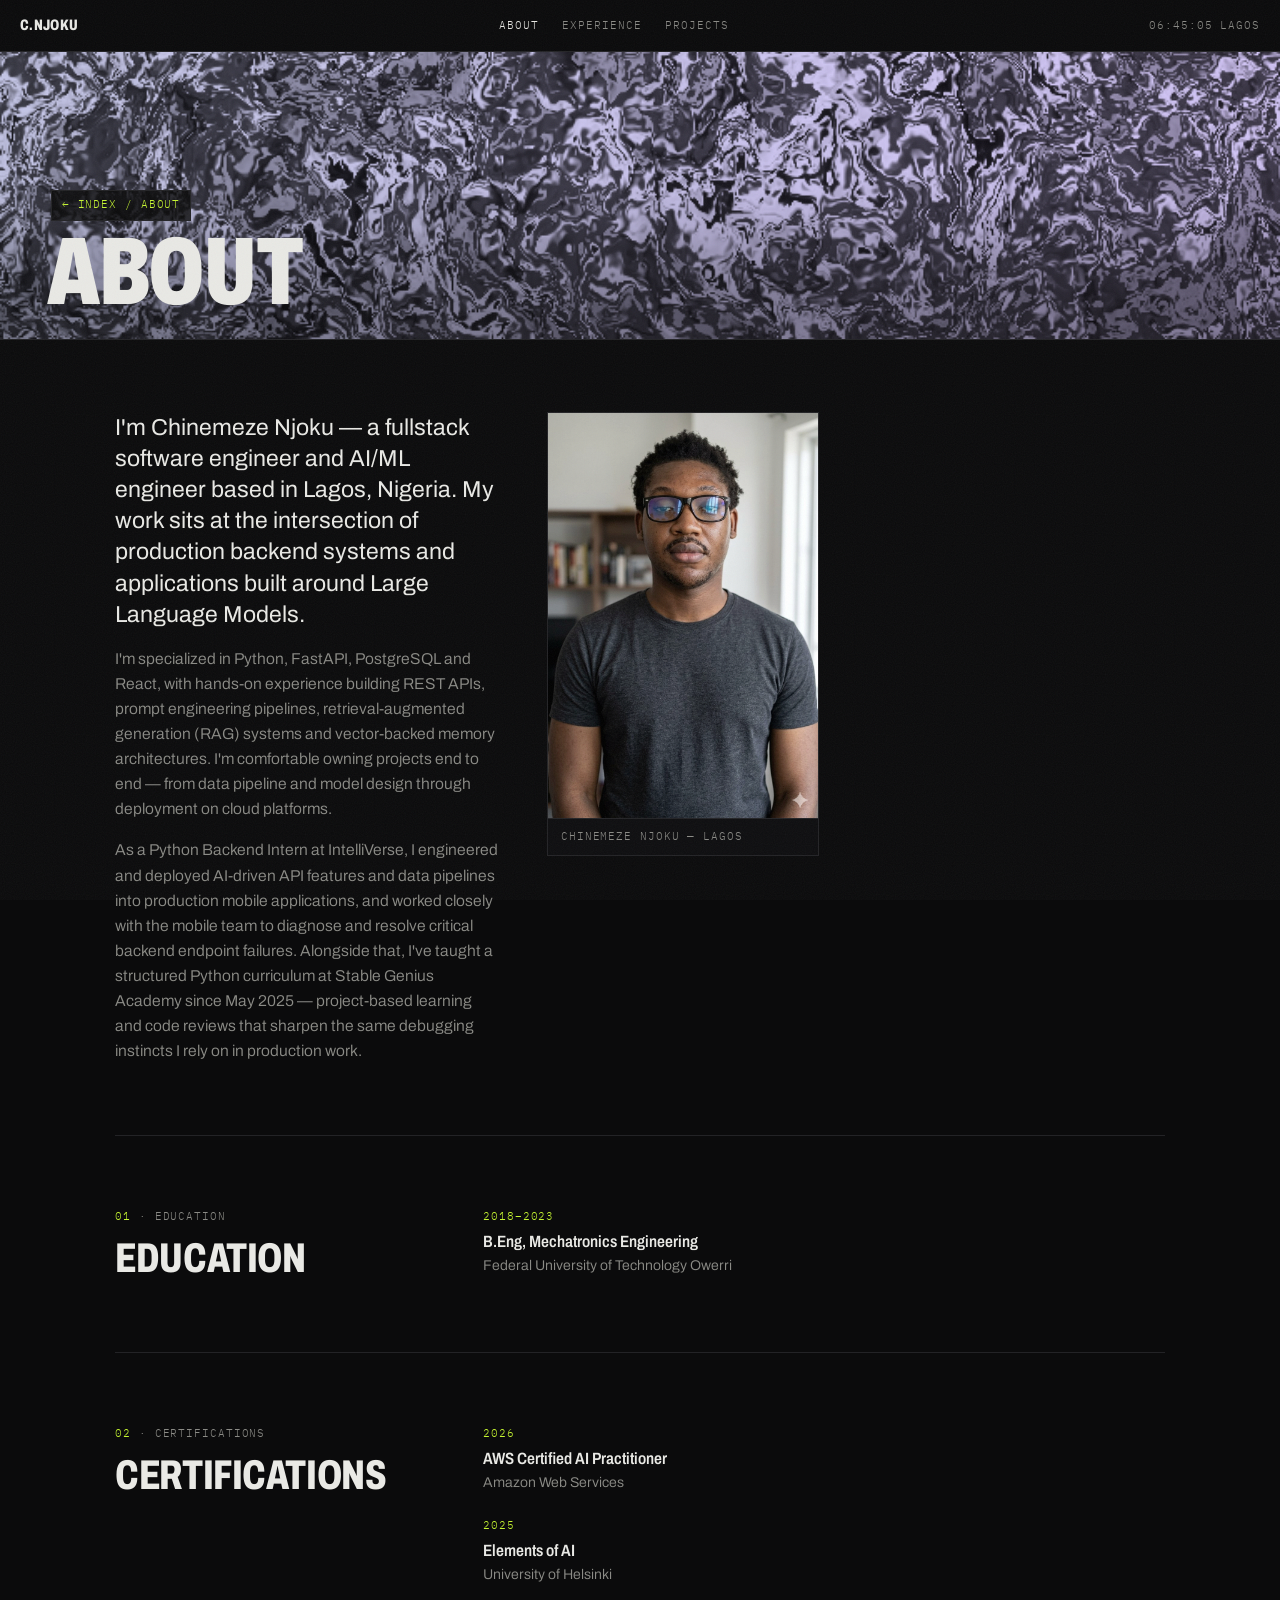
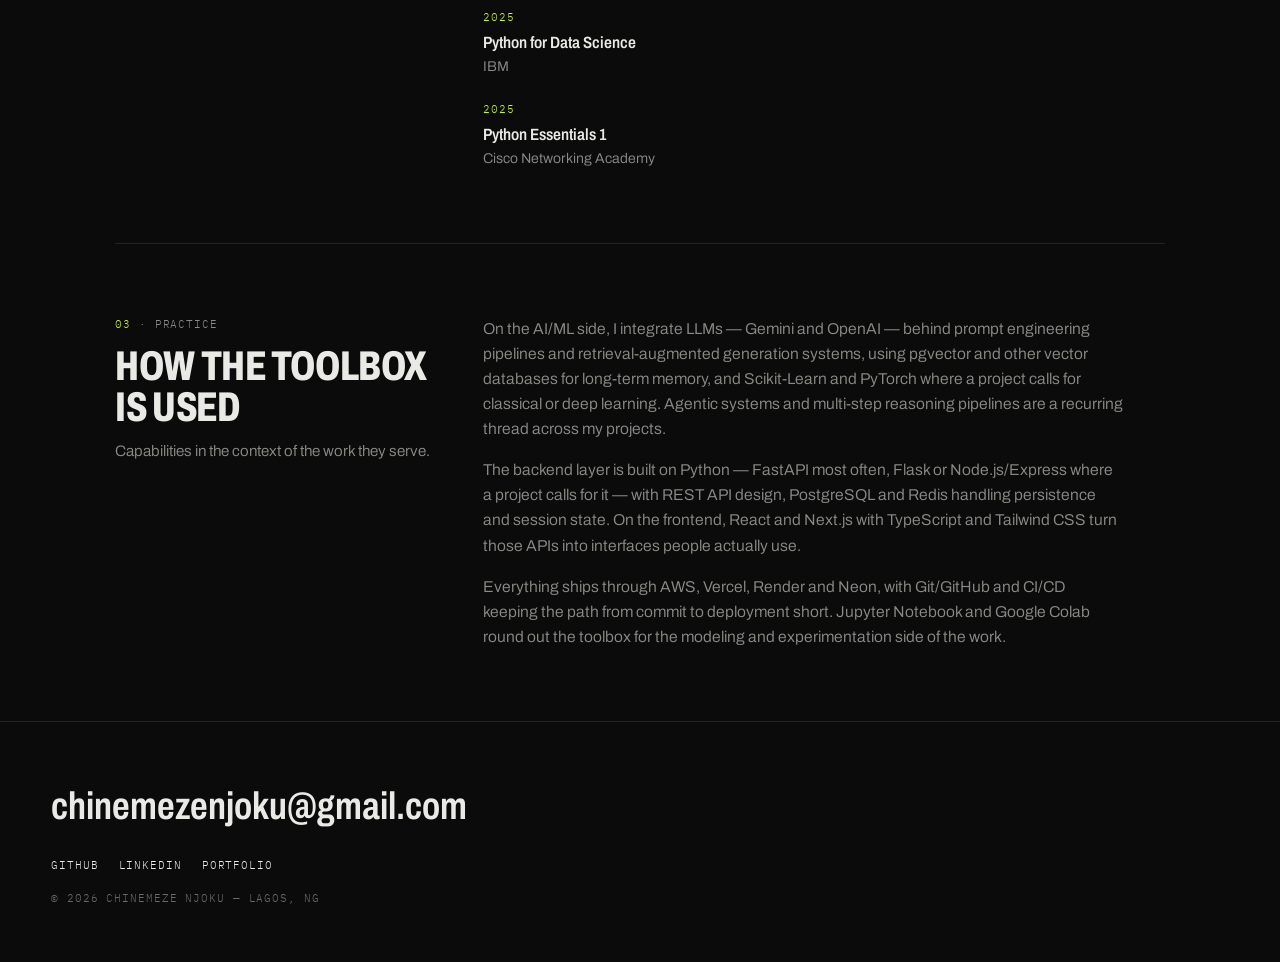
==== about.html @ 5d35c4fa "Redesign site in Bunie Njoku's editorial style: multi-page layout with WebGL shader hero, numbered i" ====
<!doctype html>
<html lang="en">
<head>
  <meta charset="utf-8">
  <meta name="viewport" content="width=device-width, initial-scale=1">
  <title>About — Chinemeze Njoku</title>
  <meta name="description" content="About Chinemeze Njoku — fullstack software engineer and AI/ML engineer. Background, education and toolbox.">
  <meta property="og:title" content="About — Chinemeze Njoku">
  <meta property="og:description" content="Fullstack software engineer and AI/ML engineer — background, education and toolbox.">
  <meta property="og:type" content="website">
  <meta property="og:image" content="https://chineey.github.io/assets/img/portrait.jpg">
  <meta property="og:url" content="https://chineey.github.io/about.html">
  <meta name="twitter:card" content="summary_large_image">
  <link rel="canonical" href="https://chineey.github.io/about.html">
  <link rel="icon" type="image/svg+xml" href="assets/favicon.svg">
  <link rel="preconnect" href="https://fonts.googleapis.com">
  <link rel="preconnect" href="https://fonts.gstatic.com" crossorigin>
  <link href="https://fonts.googleapis.com/css2?family=Archivo:wdth,wght@62..125,300..900&family=IBM+Plex+Mono:wght@400;500&display=swap" rel="stylesheet">
  <link rel="stylesheet" href="css/style.css">
</head>
<body>

  <header class="site-head">
    <a class="wordmark" href="index.html#top">C.NJOKU</a>
    <nav class="site-nav mono" aria-label="Main">
      <a href="about.html" aria-current="page">About</a>
      <a href="index.html#experience">Experience</a>
      <a href="index.html#projects">Projects</a>
    </nav>
    <span class="head-meta mono"><span id="clock">--:--:--</span> LAGOS</span>
  </header>

  <div class="banner">
    <canvas class="fluid" data-vignette="0.45" aria-hidden="true"></canvas>
    <div class="banner-inner">
      <p class="mono banner-crumb"><a class="crumb-link" href="index.html#about">← Index</a> / About</p>
      <h1 class="banner-title">About</h1>
    </div>
  </div>

  <main class="page">

    <section class="case reveal">
      <div class="about-intro case-body-solo">
        <div>
          <p class="lede">
            I'm Chinemeze Njoku — a fullstack software engineer and AI/ML
            engineer based in Lagos, Nigeria. My work sits at the
            intersection of production backend systems and applications
            built around Large Language Models.
          </p>
          <p>
            I'm specialized in Python, FastAPI, PostgreSQL and React, with
            hands-on experience building REST APIs, prompt engineering
            pipelines, retrieval-augmented generation (RAG) systems and
            vector-backed memory architectures. I'm comfortable owning
            projects end to end — from data pipeline and model design
            through deployment on cloud platforms.
          </p>
          <p>
            As a Python Backend Intern at IntelliVerse, I engineered and
            deployed AI-driven API features and data pipelines into
            production mobile applications, and worked closely with the
            mobile team to diagnose and resolve critical backend endpoint
            failures. Alongside that, I've taught a structured Python
            curriculum at Stable Genius Academy since May 2025 — project-based
            learning and code reviews that sharpen the same debugging
            instincts I rely on in production work.
          </p>
        </div>
        <figure class="figure portrait">
          <img src="assets/img/portrait.jpg" alt="Portrait of Chinemeze Njoku">
          <figcaption class="mono">Chinemeze Njoku — Lagos</figcaption>
        </figure>
      </div>
    </section>

    <section class="case reveal">
      <header class="case-head">
        <p class="case-meta mono"><span class="mono-accent">01</span> · Education</p>
        <h2>Education</h2>
      </header>
      <div class="case-body">
        <div class="entry">
          <span class="entry-when mono">2018–2023</span>
          <h3>B.Eng, Mechatronics Engineering</h3>
          <p>Federal University of Technology Owerri</p>
        </div>
      </div>
    </section>

    <section class="case reveal">
      <header class="case-head">
        <p class="case-meta mono"><span class="mono-accent">02</span> · Certifications</p>
        <h2>Certifications</h2>
      </header>
      <div class="case-body">
        <div class="entry">
          <span class="entry-when mono">2026</span>
          <h3>AWS Certified AI Practitioner</h3>
          <p>Amazon Web Services</p>
        </div>
        <div class="entry">
          <span class="entry-when mono">2025</span>
          <h3>Elements of AI</h3>
          <p>University of Helsinki</p>
        </div>
        <div class="entry">
          <span class="entry-when mono">2025</span>
          <h3>Python for Data Science</h3>
          <p>IBM</p>
        </div>
        <div class="entry">
          <span class="entry-when mono">2025</span>
          <h3>Python Essentials 1</h3>
          <p>Cisco Networking Academy</p>
        </div>
      </div>
    </section>

    <section class="case reveal">
      <header class="case-head">
        <p class="case-meta mono"><span class="mono-accent">03</span> · Practice</p>
        <h2>How the toolbox is used</h2>
        <p class="case-sub">Capabilities in the context of the work they serve.</p>
      </header>
      <div class="case-body">
        <p>
          On the AI/ML side, I integrate LLMs — Gemini and OpenAI — behind
          prompt engineering pipelines and retrieval-augmented generation
          systems, using pgvector and other vector databases for long-term
          memory, and Scikit-Learn and PyTorch where a project calls for
          classical or deep learning. Agentic systems and multi-step
          reasoning pipelines are a recurring thread across my projects.
        </p>
        <p>
          The backend layer is built on Python — FastAPI most often, Flask
          or Node.js/Express where a project calls for it — with REST API
          design, PostgreSQL and Redis handling persistence and session
          state. On the frontend, React and Next.js with TypeScript and
          Tailwind CSS turn those APIs into interfaces people actually use.
        </p>
        <p>
          Everything ships through AWS, Vercel, Render and Neon, with
          Git/GitHub and CI/CD keeping the path from commit to deployment
          short. Jupyter Notebook and Google Colab round out the toolbox for
          the modeling and experimentation side of the work.
        </p>
      </div>
    </section>

  </main>

  <footer class="site-foot">
    <div class="foot-contact">
      <a class="foot-mail" href="mailto:chinemezenjoku@gmail.com">chinemezenjoku@gmail.com</a>
      <ul class="id-links mono">
        <li><a href="https://github.com/chineey" target="_blank" rel="noopener">GitHub</a></li>
        <li><a href="https://linkedin.com/in/chinemeze-njoku" target="_blank" rel="noopener">LinkedIn</a></li>
        <li><a href="https://portfolio-umber-three-92.vercel.app" target="_blank" rel="noopener">Portfolio</a></li>
      </ul>
      <p class="id-meta mono">© 2026 Chinemeze Njoku — Lagos, NG</p>
    </div>
  </footer>

  <script src="js/fluid.js"></script>
  <script src="js/main.js"></script>
</body>
</html>
---- css/style.css ----
:root {
  --bg: #0b0b0c;
  --bg-cell: #0e0e10;
  --ink: #e9e9e5;
  --ink-dim: #8b8b86;
  --line: #232326;
  --accent: #c6f632;
  --font-sans: "Archivo", system-ui, -apple-system, sans-serif;
  --font-mono: "IBM Plex Mono", ui-monospace, "SF Mono", monospace;
  --head-h: 3.25rem;
  --pad-x: clamp(1.25rem, 4vw, 4rem);
}

* { box-sizing: border-box; margin: 0; padding: 0; }

html {
  scroll-behavior: smooth;
  scroll-padding-top: calc(3.25rem + 1px);
}

body {
  background: var(--bg);
  color: var(--ink);
  font-family: var(--font-sans);
  font-weight: 350;
  line-height: 1.6;
  -webkit-font-smoothing: antialiased;
}

/* film-grain wash over everything */
body::after {
  content: "";
  position: fixed;
  inset: 0;
  pointer-events: none;
  z-index: 50;
  opacity: 0.05;
  background-image: url("data:image/svg+xml,%3Csvg xmlns='http://www.w3.org/2000/svg' width='160' height='160'%3E%3Cfilter id='n'%3E%3CfeTurbulence type='fractalNoise' baseFrequency='0.9' numOctaves='2'/%3E%3C/filter%3E%3Crect width='100%25' height='100%25' filter='url(%23n)'/%3E%3C/svg%3E");
}

.mono {
  font-family: var(--font-mono);
  font-size: 0.7rem;
  letter-spacing: 0.08em;
  text-transform: uppercase;
  color: var(--ink-dim);
}

.mono-accent { color: var(--accent); }

a { color: inherit; text-decoration: none; }

::selection { background: var(--accent); color: #0b0b0c; }

/* ---------- header ---------- */

.site-head {
  height: var(--head-h);
  display: flex;
  align-items: center;
  justify-content: space-between;
  gap: 2rem;
  padding: 0 1.25rem;
  border-bottom: 1px solid var(--line);
  position: sticky;
  top: 0;
  z-index: 40;
  background: color-mix(in srgb, var(--bg) 85%, transparent);
  backdrop-filter: blur(12px);
}

.wordmark {
  font-weight: 800;
  font-stretch: 72%;
  font-size: 0.95rem;
  letter-spacing: 0.02em;
}

.site-nav { display: flex; gap: 1.5rem; }

.site-nav a { transition: color 160ms ease; }
.site-nav a:hover { color: var(--accent); }
.site-nav a[aria-current="page"] { color: var(--ink); }

/* ---------- shader canvas (identity panel + page banners) ---------- */

canvas.fluid {
  position: absolute;
  inset: 0;
  width: 100%;
  height: 100%;
  display: block;
}

.no-gl canvas.fluid {
  background:
    radial-gradient(120% 90% at 20% 10%, #3b3b8f 0%, transparent 55%),
    radial-gradient(100% 80% at 85% 80%, #7a3bd6 0%, transparent 50%),
    var(--bg);
}

/* ---------- hero: identity panel + section index ---------- */

.hero {
  display: grid;
  grid-template-columns: minmax(21rem, 1.7fr) 2fr;
  min-height: calc(100svh - var(--head-h));
  border-bottom: 1px solid var(--line);
}

.identity {
  position: relative;
  overflow: hidden;
  display: flex;
  flex-direction: column;
  justify-content: flex-end;
  border-right: 1px solid var(--line);
  min-height: 24rem;
}

.identity-grid {
  position: absolute;
  inset: 0;
  pointer-events: none;
  background-image:
    linear-gradient(to right, var(--line) 1px, transparent 1px),
    linear-gradient(to bottom, var(--line) 1px, transparent 1px);
  background-size: 6rem 6rem;
  opacity: 0.3;
  mask-image: radial-gradient(90% 80% at 50% 35%, transparent 25%, black 100%);
}

.identity-inner {
  position: relative;
  z-index: 2;
  padding: 0 clamp(1.25rem, 2.5vw, 2.5rem);
}

.name {
  font-size: clamp(2.8rem, 6.4vw, 5.6rem);
  font-weight: 850;
  font-stretch: 68%;
  line-height: 0.9;
  letter-spacing: -0.015em;
  text-transform: uppercase;
  margin-left: -0.04em;
}

.tagline {
  margin-top: 1rem;
  color: var(--ink-dim);
  font-size: 0.95rem;
  max-width: 24rem;
}

.identity-foot {
  position: relative;
  z-index: 2;
  padding: 1.5rem clamp(1.25rem, 2.5vw, 2.5rem) 1.25rem;
}

.id-links {
  list-style: none;
  display: flex;
  flex-wrap: wrap;
  gap: 0.4rem 1.25rem;
  margin-bottom: 0.9rem;
}

.id-links a { color: var(--ink); transition: color 160ms ease; }
.id-links a:hover { color: var(--accent); }

.id-meta { opacity: 0.75; }

.panels {
  display: flex;
  flex-direction: column;
}

.cell {
  padding: clamp(1.5rem, 4vh, 3rem) clamp(1.5rem, 3vw, 3rem);
  border-bottom: 1px solid var(--line);
  flex: 1 0 auto;
}

.cell:last-child { border-bottom: 0; }

.cell-label { margin-bottom: 1rem; }

.cell-label span { color: var(--accent); margin-right: 0.5rem; }

.lede {
  font-size: clamp(1.15rem, 1.8vw, 1.6rem);
  font-weight: 400;
  line-height: 1.35;
  max-width: 34rem;
}

.cell-note {
  color: var(--ink-dim);
  font-size: 0.95rem;
  max-width: 32rem;
}

.cell-more {
  display: inline-block;
  margin-top: 1rem;
  color: var(--ink);
  transition: color 160ms ease;
}

.cell-more:hover { color: var(--accent); }

/* selected rows on the home page */

.row {
  display: grid;
  grid-template-columns: minmax(0, 18rem) minmax(0, 1fr) 1.5rem;
  align-items: baseline;
  gap: 1.25rem;
  padding: 0.8rem 0;
  border-bottom: 1px solid var(--line);
  transition: padding-left 180ms ease;
}

.row:first-of-type { border-top: 1px solid var(--line); }

.row:hover { padding-left: 0.5rem; }
.row:hover .row-name { color: var(--accent); }

.row-name {
  font-weight: 600;
  font-stretch: 82%;
  font-size: 1rem;
  transition: color 160ms ease;
}

.row-desc { color: var(--ink-dim); font-size: 0.85rem; }

.row-arrow { color: var(--ink-dim); text-align: right; }

/* ---------- subpages: banner ---------- */

.banner {
  position: relative;
  height: clamp(13rem, 32vh, 19rem);
  overflow: hidden;
  display: flex;
  align-items: flex-end;
  border-bottom: 1px solid var(--line);
}

.banner-inner {
  position: relative;
  z-index: 2;
  padding: 0 var(--pad-x) 1.5rem;
}

.banner-crumb {
  display: inline-block;
  color: var(--accent);
  margin-bottom: 0.5rem;
  padding: 0.35rem 0.6rem;
  background: rgba(11, 11, 12, 0.82);
  border: 1px solid var(--line);
}

.crumb-link { transition: color 160ms ease; }
.crumb-link:hover { color: var(--ink); }

.banner-title {
  font-size: clamp(3rem, 9vw, 6rem);
  font-weight: 850;
  font-stretch: 68%;
  line-height: 0.9;
  text-transform: uppercase;
  letter-spacing: -0.015em;
  margin-left: -0.04em;
}

.banner-section {
  height: clamp(10rem, 24vh, 14rem);
}

/* main page: chapter teasers */

.teaser {
  display: grid;
  grid-template-columns: minmax(0, 1fr) minmax(15rem, 22rem);
  gap: 3rem;
  align-items: start;
  padding: clamp(2.5rem, 7vh, 4.5rem) 0;
}

.teaser-solo { grid-template-columns: 1fr; }

.teaser-text .lede { margin-bottom: 1.5rem; }

.teaser-note {
  color: var(--ink-dim);
  font-size: 0.95rem;
  max-width: 36rem;
}

.teaser-figure.portrait { max-width: 17rem; justify-self: end; }

.strip-label { margin-bottom: 1rem; }

.chapter .partners { margin-bottom: clamp(2.5rem, 7vh, 4.5rem); }

/* ---------- subpages: content ---------- */

.page {
  max-width: 72rem;
  margin: 0 auto;
  padding: 0 var(--pad-x);
}

.case {
  padding: clamp(3rem, 8vh, 5rem) 0;
  border-bottom: 1px solid var(--line);
  display: grid;
  grid-template-columns: minmax(0, 20rem) minmax(0, 1fr);
  gap: 2rem 3rem;
}

.case:last-child { border-bottom: 0; }

.case-head { position: sticky; top: calc(var(--head-h) + 1.5rem); align-self: start; }

.case-meta { margin-bottom: 0.75rem; }

.case-head h2 {
  font-size: clamp(1.7rem, 3.5vw, 2.6rem);
  font-weight: 780;
  font-stretch: 72%;
  text-transform: uppercase;
  line-height: 1;
  letter-spacing: -0.01em;
}

.case-sub {
  margin-top: 0.6rem;
  color: var(--ink-dim);
  font-size: 0.95rem;
}

.case-body { max-width: 40rem; }

.case-body p + p { margin-top: 1rem; }

.case-body p {
  color: var(--ink-dim);
  font-size: 0.98rem;
}

.case-body .lede { color: var(--ink); margin-bottom: 1rem; }

.case-body-solo { grid-column: 1 / -1; max-width: 44rem; }

.case-body-solo p {
  color: var(--ink-dim);
  font-size: 0.98rem;
}

.case-body-solo p + p { margin-top: 1rem; }

.case-body-solo .lede {
  color: var(--ink);
  font-size: clamp(1.15rem, 1.8vw, 1.6rem);
  margin-bottom: 1rem;
}

.inline-link {
  color: var(--ink);
  border-bottom: 1px solid var(--accent);
  transition: color 160ms ease;
}

.inline-link:hover { color: var(--accent); }

.case-links {
  margin-top: 1.5rem;
  display: flex;
  flex-wrap: wrap;
  gap: 1.5rem;
}

.case-links a {
  color: var(--ink);
  padding: 0.6rem 0.9rem;
  border: 1px solid var(--line);
  transition: border-color 160ms ease, color 160ms ease;
}

.case-links a:hover { border-color: var(--accent); color: var(--accent); }

/* tags (tech-stack pills) */

.tags {
  display: flex;
  flex-wrap: wrap;
  gap: 0.5rem;
  margin-top: 0.75rem;
}

.tags span {
  font-family: var(--font-mono);
  font-size: 0.68rem;
  letter-spacing: 0.06em;
  text-transform: uppercase;
  color: var(--accent);
  border: 1px solid var(--line);
  padding: 0.3rem 0.55rem;
}

/* figures */

.figure {
  border: 1px solid var(--line);
  background: var(--bg-cell);
  margin: 0;
}

.figure img {
  width: 100%;
  display: block;
  filter: grayscale(0.15) contrast(1.03);
  transition: filter 350ms ease;
}

.figure:hover img { filter: none; }

.figure figcaption {
  padding: 0.55rem 0.8rem;
  border-top: 1px solid var(--line);
}

/* about: portrait beside the bio */

.about-intro {
  display: grid;
  grid-template-columns: minmax(0, 1fr) minmax(13rem, 17rem);
  gap: 3rem;
  align-items: start;
}

/* entries (education / certifications) */

.entry { margin-bottom: 1.4rem; }
.entry:last-of-type { margin-bottom: 0; }

.entry-when {
  display: block;
  color: var(--accent);
  margin-bottom: 0.2rem;
}

.entry h3 {
  font-size: 1.02rem;
  font-weight: 600;
  font-stretch: 82%;
  max-width: 34rem;
}

.entry p { color: var(--ink-dim); font-size: 0.88rem; }

/* scroll reveal */

.reveal {
  opacity: 0;
  transform: translateY(20px);
  transition: opacity 650ms ease, transform 650ms ease;
}

.reveal.is-visible { opacity: 1; transform: none; }

/* home cells animate in on load */

.hero .cell {
  opacity: 0;
  transform: translateY(14px);
  animation: cell-in 600ms ease forwards;
}

.hero .cell:nth-child(2) { animation-delay: 120ms; }
.hero .cell:nth-child(3) { animation-delay: 240ms; }

@keyframes cell-in {
  to { opacity: 1; transform: none; }
}

/* ---------- footer ---------- */

.site-foot {
  border-top: 1px solid var(--line);
}

.foot-contact {
  padding: clamp(2rem, 6vh, 3.5rem) var(--pad-x);
}

.foot-mail {
  display: inline-block;
  font-size: clamp(1.4rem, 3.5vw, 2.4rem);
  font-weight: 650;
  font-stretch: 75%;
  margin-bottom: 1.25rem;
  transition: color 160ms ease;
}

.foot-mail:hover { color: var(--accent); }

/* ---------- narrow screens ---------- */

@media (max-width: 980px) {
  .hero { grid-template-columns: 1fr; }

  .identity {
    min-height: 72svh;
    border-right: 0;
    border-bottom: 1px solid var(--line);
  }

  .case { grid-template-columns: 1fr; gap: 1.25rem; }

  .case-head { position: static; }

  .about-intro { grid-template-columns: 1fr; }
  .about-intro .portrait { max-width: 20rem; }

  .teaser { grid-template-columns: 1fr; gap: 2rem; }
  .teaser-figure.portrait { justify-self: start; }

  .head-meta { display: none; }
}

@media (max-width: 560px) {
  .row { grid-template-columns: minmax(0, 1fr) 1.5rem; }
  .row-name { grid-column: 1; grid-row: 1; }
  .row-arrow { grid-column: 2; grid-row: 1; }
  .row-desc { grid-column: 1 / -1; grid-row: 2; }
}

@media (prefers-reduced-motion: reduce) {
  html { scroll-behavior: auto; }
  .hero .cell { animation: none; opacity: 1; transform: none; }
  .reveal { opacity: 1; transform: none; transition: none; }
}
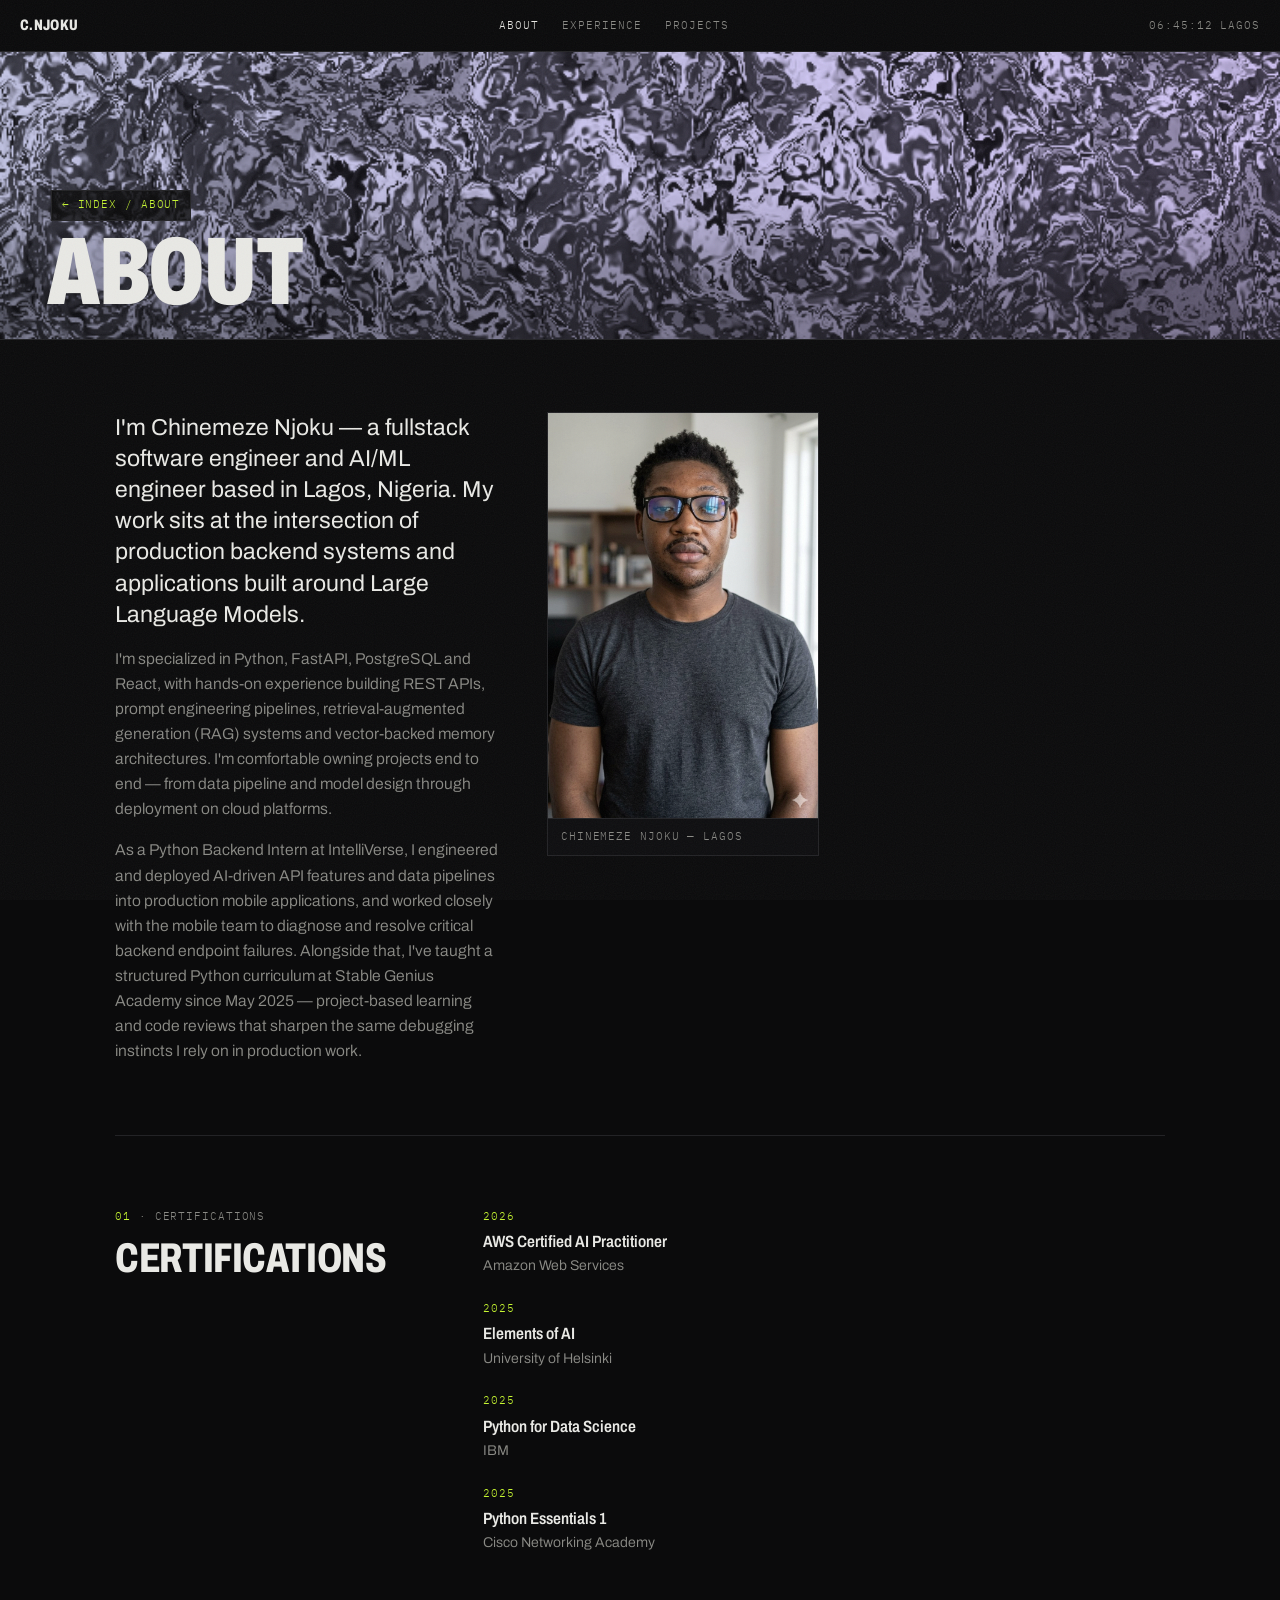
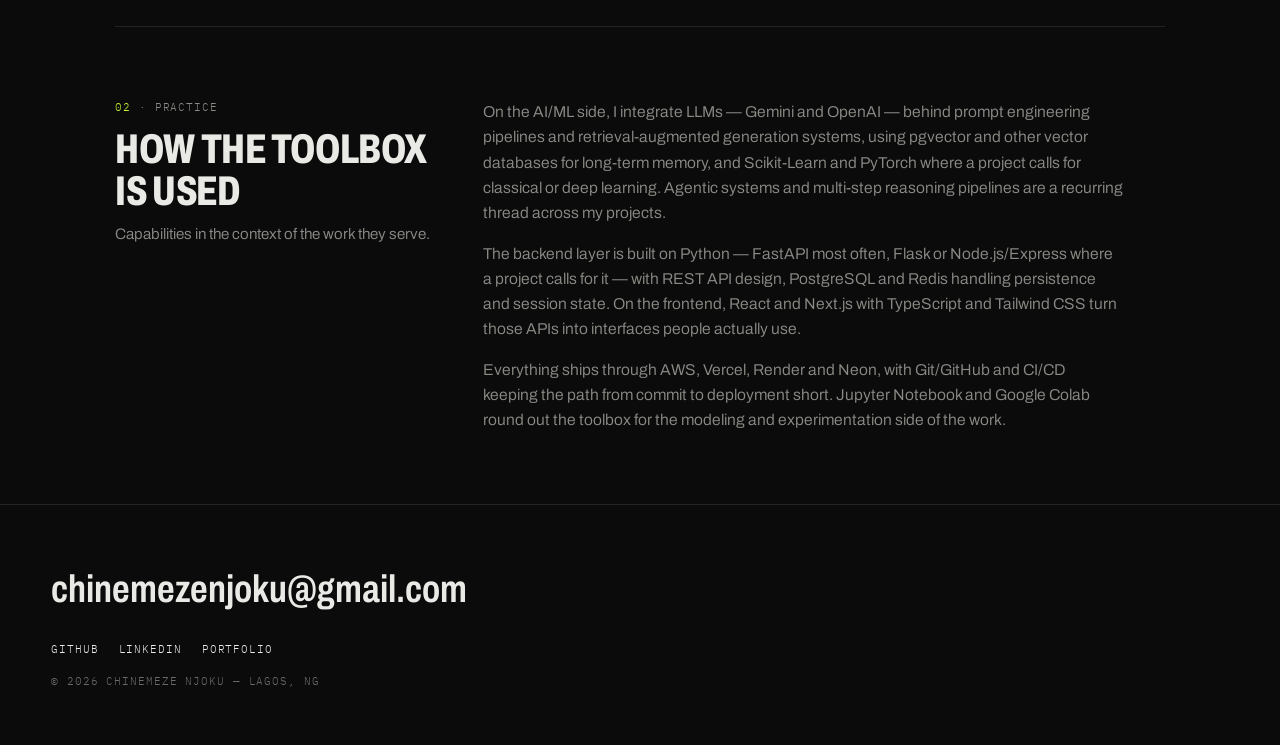
==== commit e965f6df: "Remove education section from site and schema" ====
--- a/about.html
+++ b/about.html
@@ -4,9 +4,9 @@
   <meta charset="utf-8">
   <meta name="viewport" content="width=device-width, initial-scale=1">
   <title>About — Chinemeze Njoku</title>
-  <meta name="description" content="About Chinemeze Njoku — fullstack software engineer and AI/ML engineer. Background, education and toolbox.">
+  <meta name="description" content="About Chinemeze Njoku — fullstack software engineer and AI/ML engineer. Background, certifications and toolbox.">
   <meta property="og:title" content="About — Chinemeze Njoku">
-  <meta property="og:description" content="Fullstack software engineer and AI/ML engineer — background, education and toolbox.">
+  <meta property="og:description" content="Fullstack software engineer and AI/ML engineer — background, certifications and toolbox.">
   <meta property="og:type" content="website">
   <meta property="og:image" content="https://chineey.github.io/assets/img/portrait.jpg">
   <meta property="og:url" content="https://chineey.github.io/about.html">
@@ -77,21 +77,7 @@
 
     <section class="case reveal">
       <header class="case-head">
-        <p class="case-meta mono"><span class="mono-accent">01</span> · Education</p>
-        <h2>Education</h2>
-      </header>
-      <div class="case-body">
-        <div class="entry">
-          <span class="entry-when mono">2018–2023</span>
-          <h3>B.Eng, Mechatronics Engineering</h3>
-          <p>Federal University of Technology Owerri</p>
-        </div>
-      </div>
-    </section>
-
-    <section class="case reveal">
-      <header class="case-head">
-        <p class="case-meta mono"><span class="mono-accent">02</span> · Certifications</p>
+        <p class="case-meta mono"><span class="mono-accent">01</span> · Certifications</p>
         <h2>Certifications</h2>
       </header>
       <div class="case-body">
@@ -120,7 +106,7 @@
 
     <section class="case reveal">
       <header class="case-head">
-        <p class="case-meta mono"><span class="mono-accent">03</span> · Practice</p>
+        <p class="case-meta mono"><span class="mono-accent">02</span> · Practice</p>
         <h2>How the toolbox is used</h2>
         <p class="case-sub">Capabilities in the context of the work they serve.</p>
       </header>
--- a/css/style.css
+++ b/css/style.css
@@ -445,7 +445,7 @@
   align-items: start;
 }
 
-/* entries (education / certifications) */
+/* entries (certifications) */
 
 .entry { margin-bottom: 1.4rem; }
 .entry:last-of-type { margin-bottom: 0; }
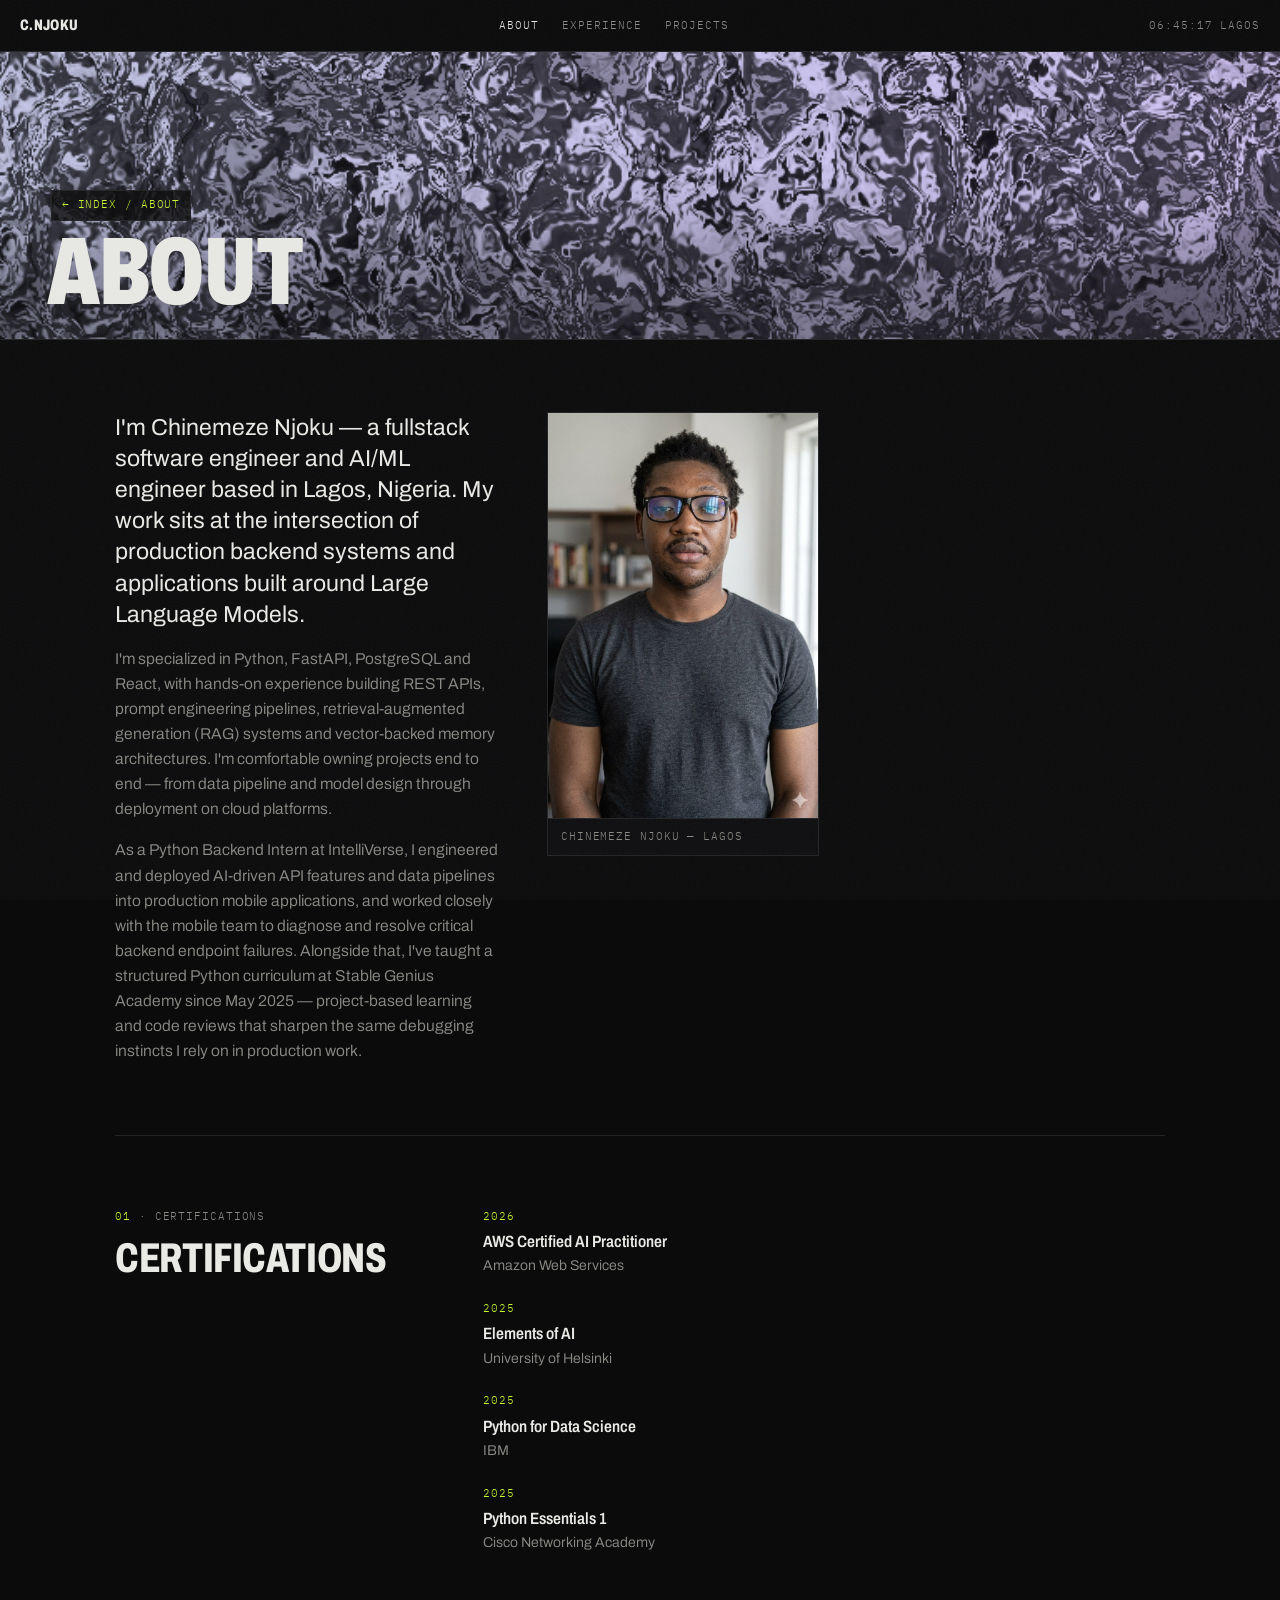
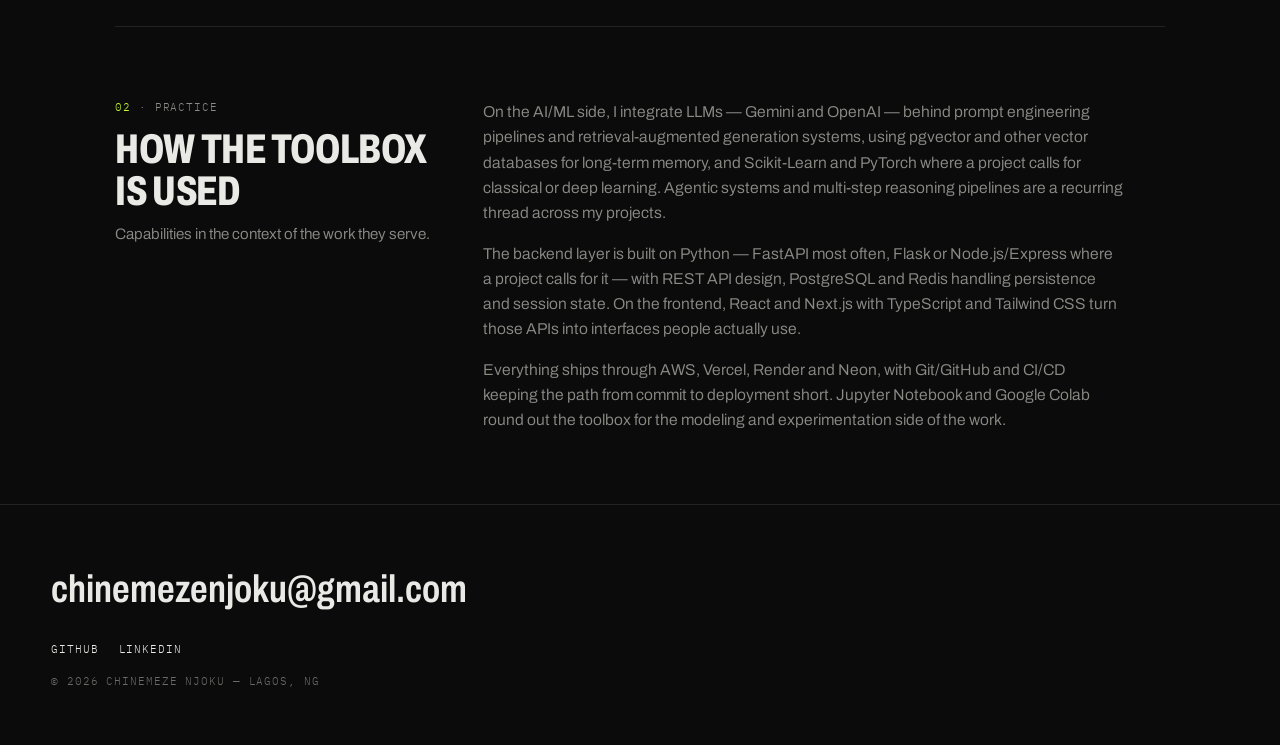
==== commit f95caba3: "linkedin added" ====
--- a/about.html
+++ b/about.html
@@ -1,12 +1,15 @@
 <!doctype html>
 <html lang="en">
+
 <head>
   <meta charset="utf-8">
   <meta name="viewport" content="width=device-width, initial-scale=1">
   <title>About — Chinemeze Njoku</title>
-  <meta name="description" content="About Chinemeze Njoku — fullstack software engineer and AI/ML engineer. Background, certifications and toolbox.">
+  <meta name="description"
+    content="About Chinemeze Njoku — fullstack software engineer and AI/ML engineer. Background, certifications and toolbox.">
   <meta property="og:title" content="About — Chinemeze Njoku">
-  <meta property="og:description" content="Fullstack software engineer and AI/ML engineer — background, certifications and toolbox.">
+  <meta property="og:description"
+    content="Fullstack software engineer and AI/ML engineer — background, certifications and toolbox.">
   <meta property="og:type" content="website">
   <meta property="og:image" content="https://chineey.github.io/assets/img/portrait.jpg">
   <meta property="og:url" content="https://chineey.github.io/about.html">
@@ -15,9 +18,12 @@
   <link rel="icon" type="image/svg+xml" href="assets/favicon.svg">
   <link rel="preconnect" href="https://fonts.googleapis.com">
   <link rel="preconnect" href="https://fonts.gstatic.com" crossorigin>
-  <link href="https://fonts.googleapis.com/css2?family=Archivo:wdth,wght@62..125,300..900&family=IBM+Plex+Mono:wght@400;500&display=swap" rel="stylesheet">
+  <link
+    href="https://fonts.googleapis.com/css2?family=Archivo:wdth,wght@62..125,300..900&family=IBM+Plex+Mono:wght@400;500&display=swap"
+    rel="stylesheet">
   <link rel="stylesheet" href="css/style.css">
 </head>
+
 <body>
 
   <header class="site-head">
@@ -143,7 +149,6 @@
       <ul class="id-links mono">
         <li><a href="https://github.com/chineey" target="_blank" rel="noopener">GitHub</a></li>
         <li><a href="https://linkedin.com/in/chinemeze-njoku" target="_blank" rel="noopener">LinkedIn</a></li>
-        <li><a href="https://portfolio-umber-three-92.vercel.app" target="_blank" rel="noopener">Portfolio</a></li>
       </ul>
       <p class="id-meta mono">© 2026 Chinemeze Njoku — Lagos, NG</p>
     </div>
@@ -152,4 +157,5 @@
   <script src="js/fluid.js"></script>
   <script src="js/main.js"></script>
 </body>
-</html>
+
+</html>
